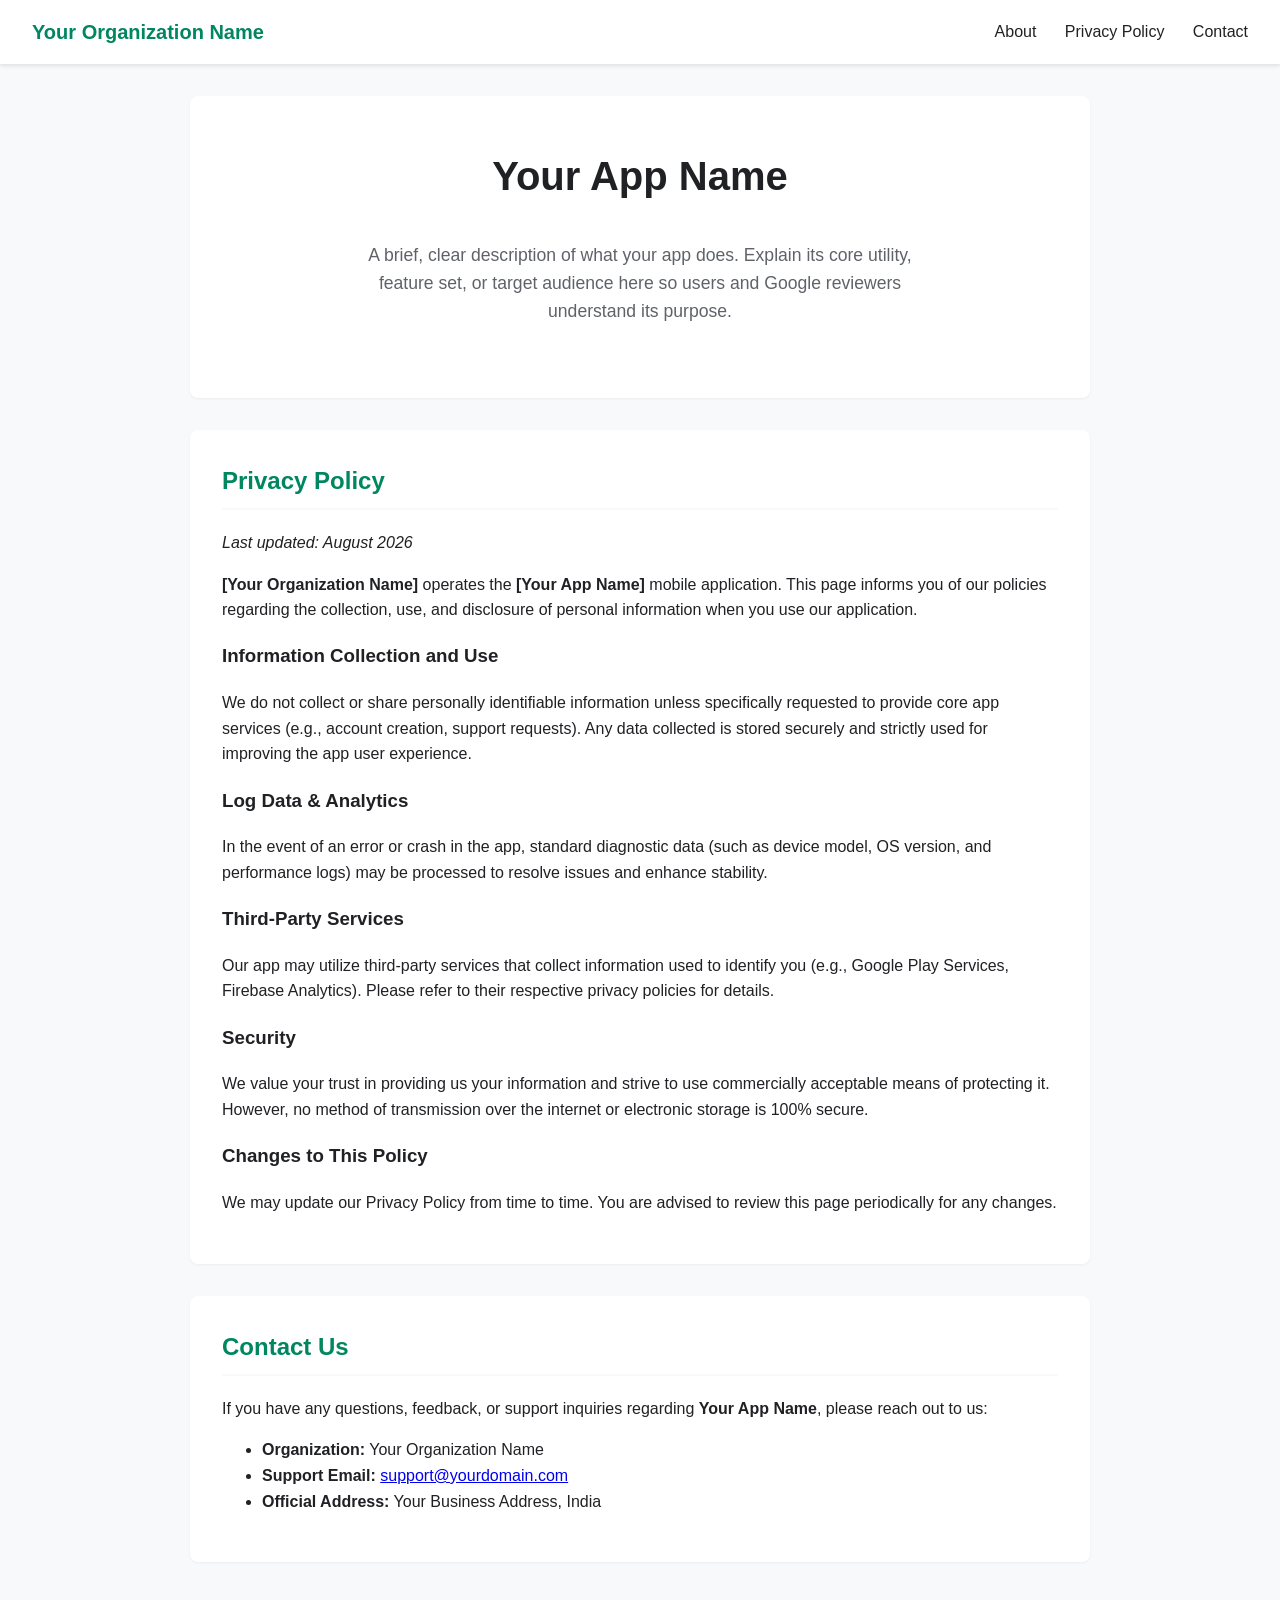
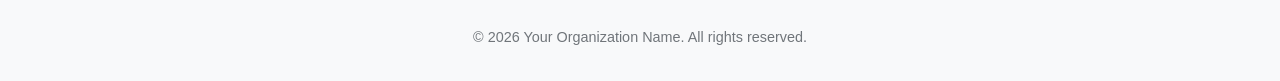
==== index.html @ d1086d2a "Create index.html" ====
<!DOCTYPE html>
<html lang="en">
<head>
    <meta charset="UTF-8">
    <meta name="viewport" content="width=device-width, initial-scale=1.0">
    <title>Your App Name - Official Site</title>
    <style>
        :root {
            --primary-color: #01875f; /* Google Play green */
            --bg-color: #f8f9fa;
            --text-color: #202124;
            --card-bg: #ffffff;
        }

        body {
            font-family: -apple-system, BlinkMacSystemFont, "Segoe UI", Roboto, Helvetica, Arial, sans-serif;
            line-height: 1.6;
            color: var(--text-color);
            background-color: var(--bg-color);
            margin: 0;
            padding: 0;
        }

        nav {
            background-color: var(--card-bg);
            padding: 1rem 2rem;
            box-shadow: 0 2px 4px rgba(0,0,0,0.1);
            display: flex;
            justify-content: space-between;
            align-items: center;
        }

        nav .brand {
            font-size: 1.25rem;
            font-weight: bold;
            color: var(--primary-color);
        }

        nav a {
            color: var(--text-color);
            text-decoration: none;
            margin-left: 1.5rem;
            font-weight: 500;
        }

        nav a:hover {
            color: var(--primary-color);
        }

        .container {
            max-width: 900px;
            margin: 2rem auto;
            padding: 0 1.5rem;
        }

        .hero {
            background-color: var(--card-bg);
            padding: 3rem 2rem;
            border-radius: 8px;
            text-align: center;
            box-shadow: 0 1px 3px rgba(0,0,0,0.05);
            margin-bottom: 2rem;
        }

        .hero h1 {
            margin-top: 0;
            font-size: 2.5rem;
        }

        .hero p {
            font-size: 1.1rem;
            color: #5f6368;
            max-width: 600px;
            margin: 0 auto 1.5rem;
        }

        .section {
            background-color: var(--card-bg);
            padding: 2rem;
            border-radius: 8px;
            box-shadow: 0 1px 3px rgba(0,0,0,0.05);
            margin-bottom: 2rem;
        }

        .section h2 {
            border-bottom: 2px solid var(--bg-color);
            padding-bottom: 0.5rem;
            margin-top: 0;
            color: var(--primary-color);
        }

        footer {
            text-align: center;
            padding: 2rem;
            color: #70757a;
            font-size: 0.9rem;
        }
    </style>
</head>
<body>

    <!-- Header Navigation -->
    <nav>
        <div class="brand">Your Organization Name</div>
        <div>
            <a href="#about">About</a>
            <a href="#privacy">Privacy Policy</a>
            <a href="#contact">Contact</a>
        </div>
    </nav>

    <div class="container">
        <!-- Hero Section (App Info) -->
        <section id="about" class="hero">
            <h1>Your App Name</h1>
            <p>A brief, clear description of what your app does. Explain its core utility, feature set, or target audience here so users and Google reviewers understand its purpose.</p>
        </section>

        <!-- Privacy Policy Section -->
        <section id="privacy" class="section">
            <h2>Privacy Policy</h2>
            <p><em>Last updated: August 2026</em></p>
            
            <p><strong>[Your Organization Name]</strong> operates the <strong>[Your App Name]</strong> mobile application. This page informs you of our policies regarding the collection, use, and disclosure of personal information when you use our application.</p>

            <h3>Information Collection and Use</h3>
            <p>We do not collect or share personally identifiable information unless specifically requested to provide core app services (e.g., account creation, support requests). Any data collected is stored securely and strictly used for improving the app user experience.</p>

            <h3>Log Data & Analytics</h3>
            <p>In the event of an error or crash in the app, standard diagnostic data (such as device model, OS version, and performance logs) may be processed to resolve issues and enhance stability.</p>

            <h3>Third-Party Services</h3>
            <p>Our app may utilize third-party services that collect information used to identify you (e.g., Google Play Services, Firebase Analytics). Please refer to their respective privacy policies for details.</p>

            <h3>Security</h3>
            <p>We value your trust in providing us your information and strive to use commercially acceptable means of protecting it. However, no method of transmission over the internet or electronic storage is 100% secure.</p>

            <h3>Changes to This Policy</h3>
            <p>We may update our Privacy Policy from time to time. You are advised to review this page periodically for any changes.</p>
        </section>

        <!-- Contact Section -->
        <section id="contact" class="section">
            <h2>Contact Us</h2>
            <p>If you have any questions, feedback, or support inquiries regarding <strong>Your App Name</strong>, please reach out to us:</p>
            <ul>
                <li><strong>Organization:</strong> Your Organization Name</li>
                <li><strong>Support Email:</strong> <a href="mailto:support@yourdomain.com">support@yourdomain.com</a></li>
                <li><strong>Official Address:</strong> Your Business Address, India</li>
            </ul>
        </section>
    </div>

    <footer>
        &copy; 2026 Your Organization Name. All rights reserved.
    </footer>

</body>
</html>
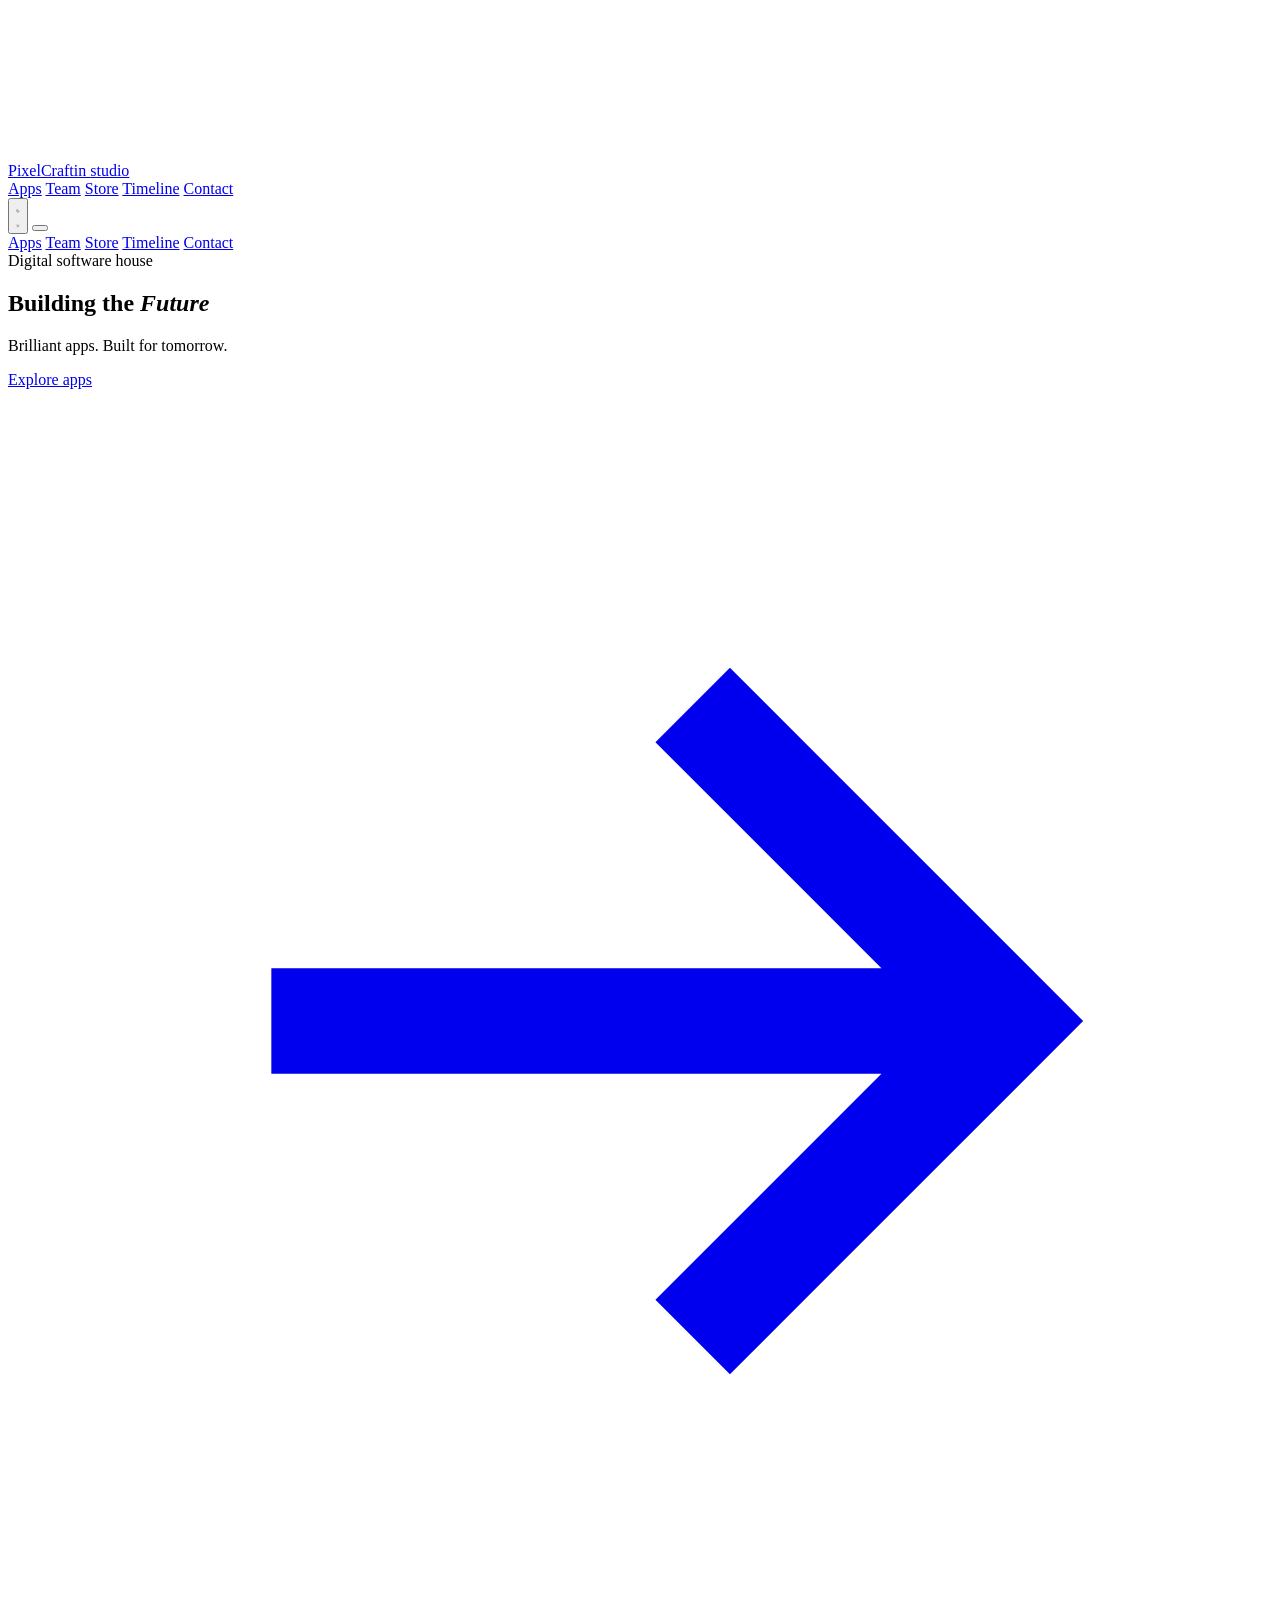
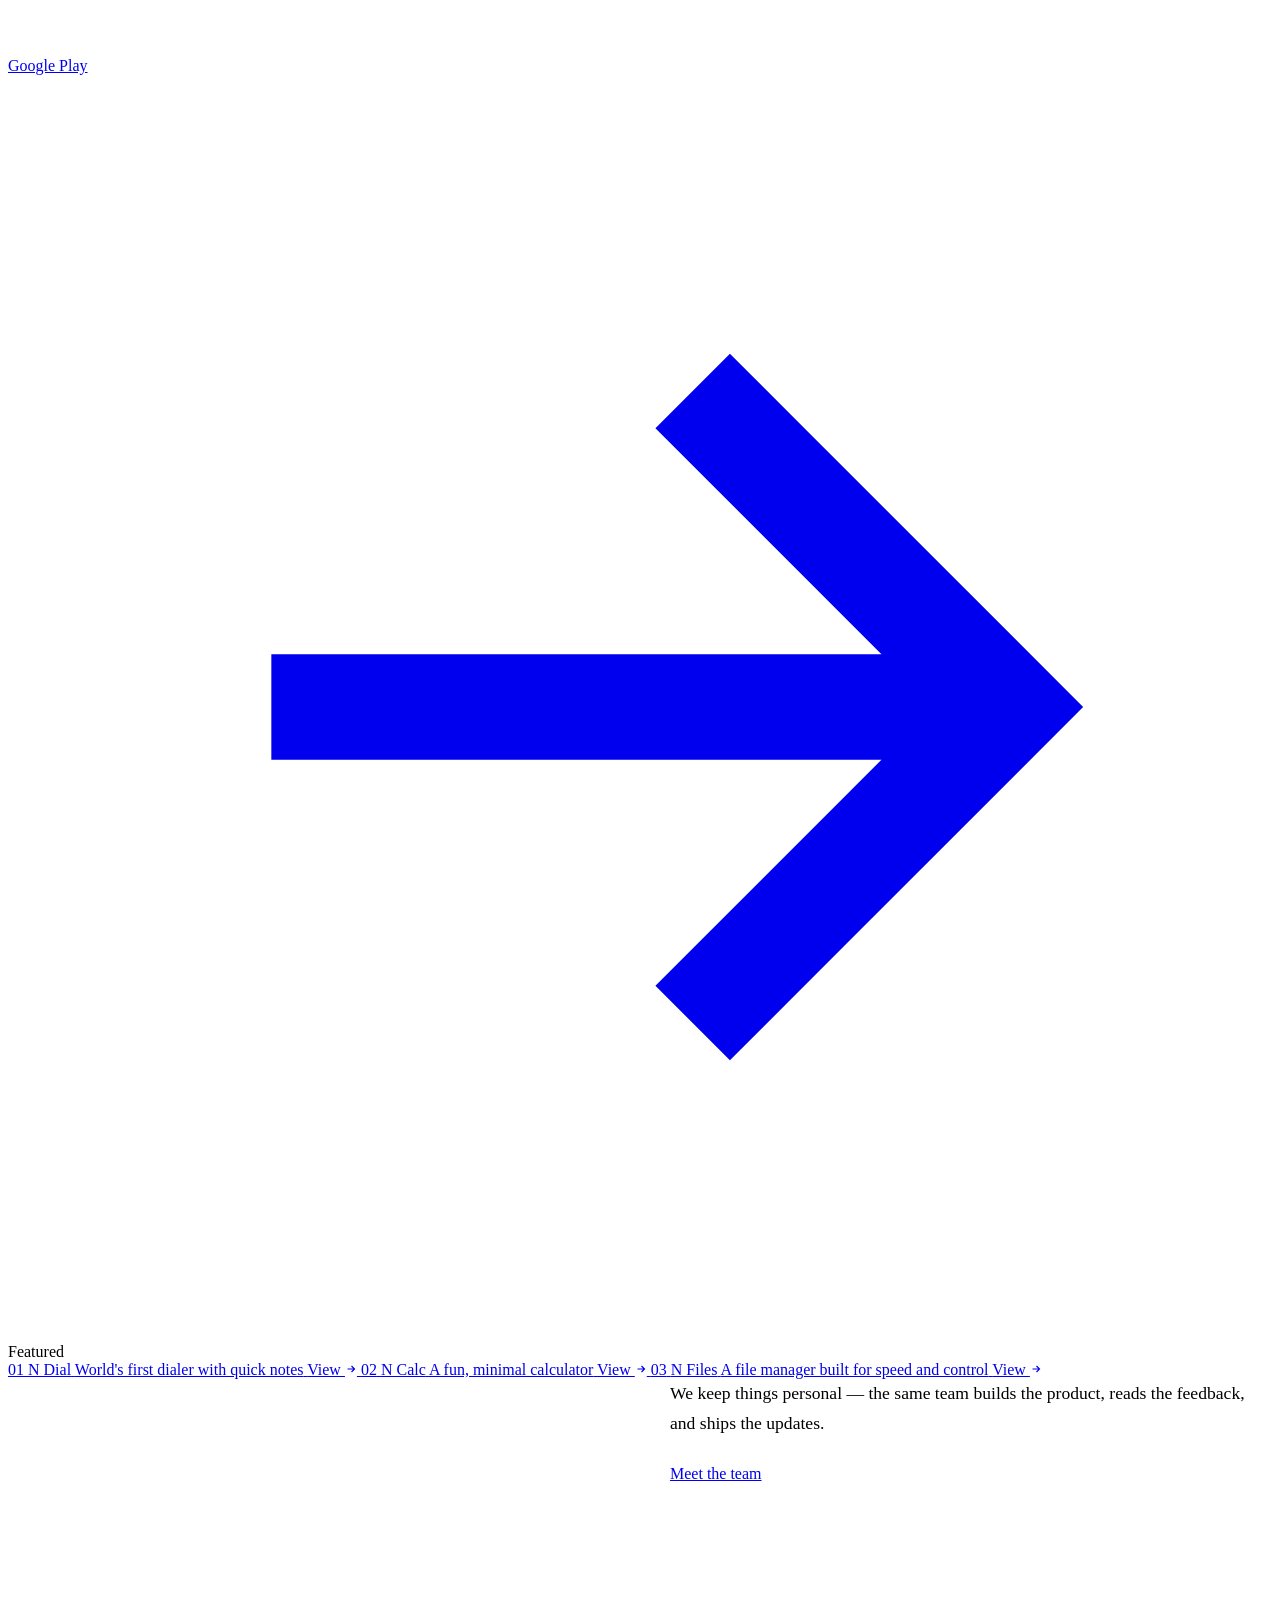
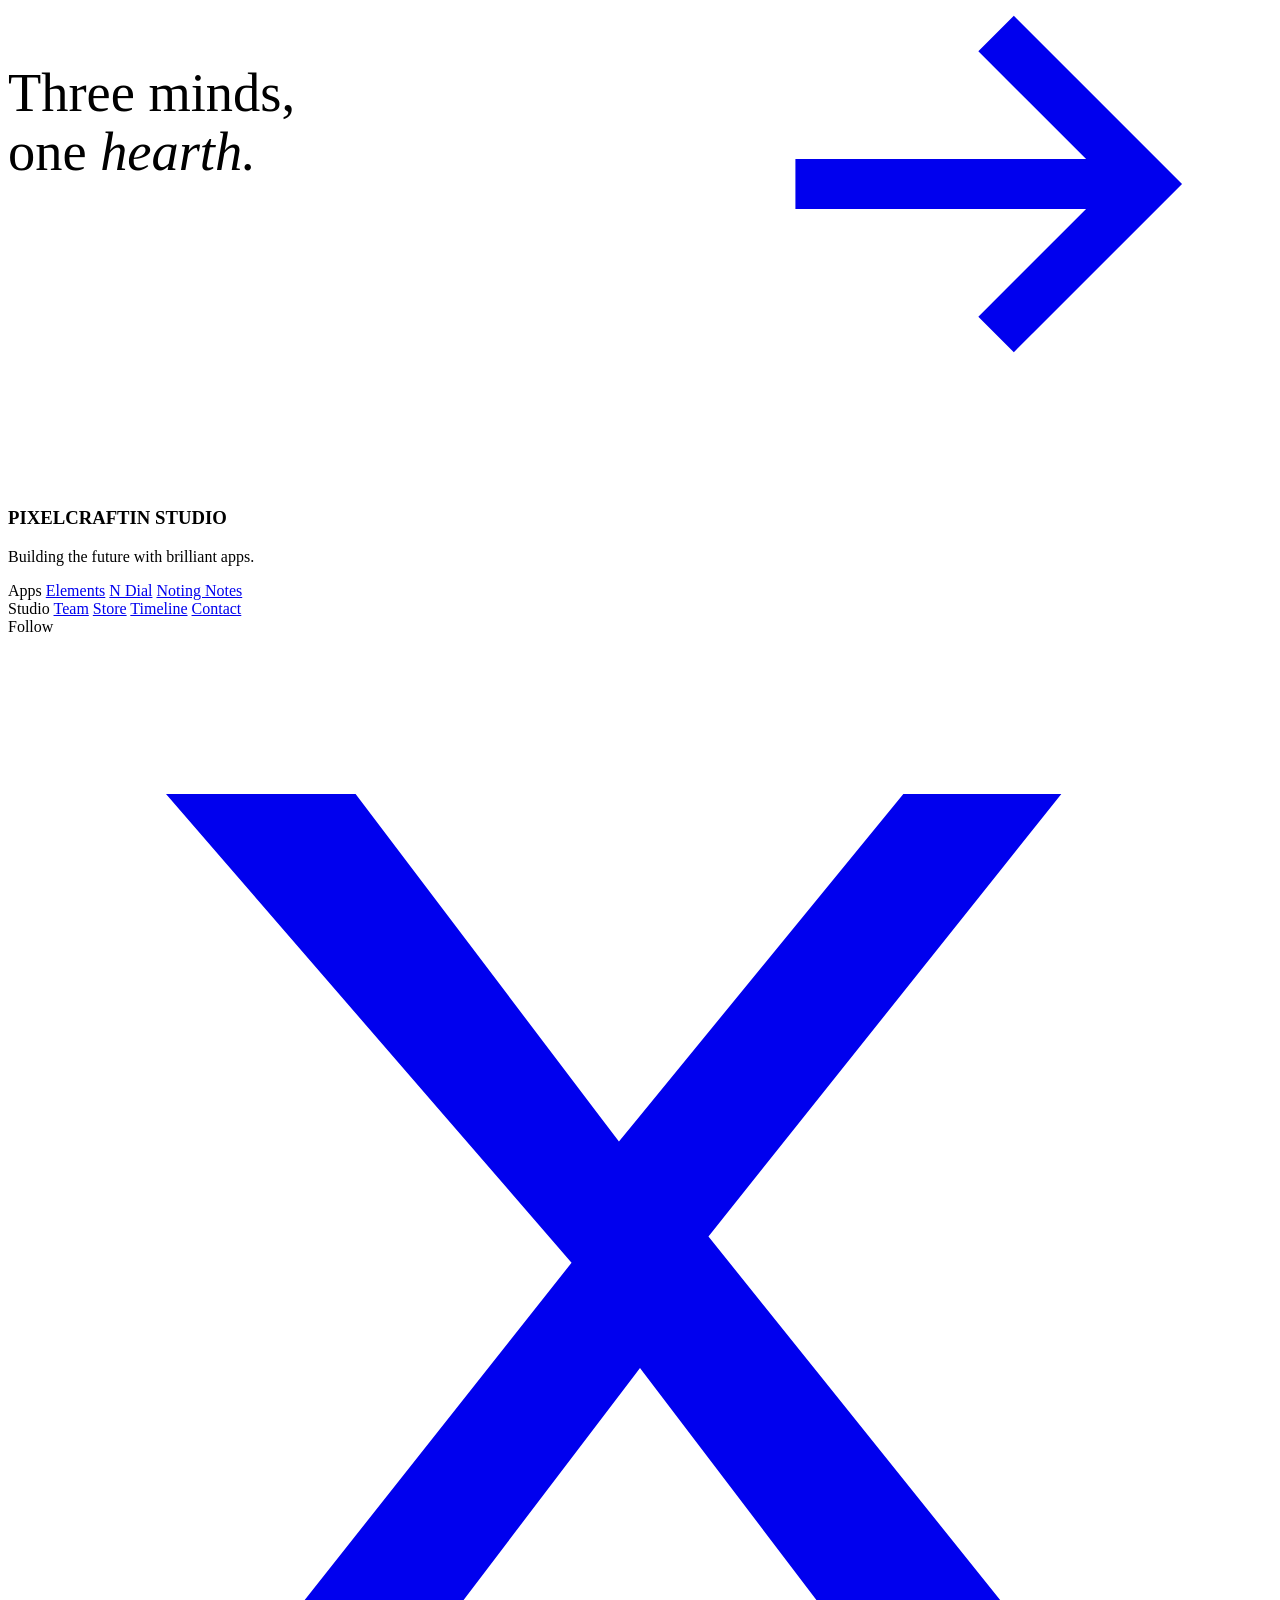
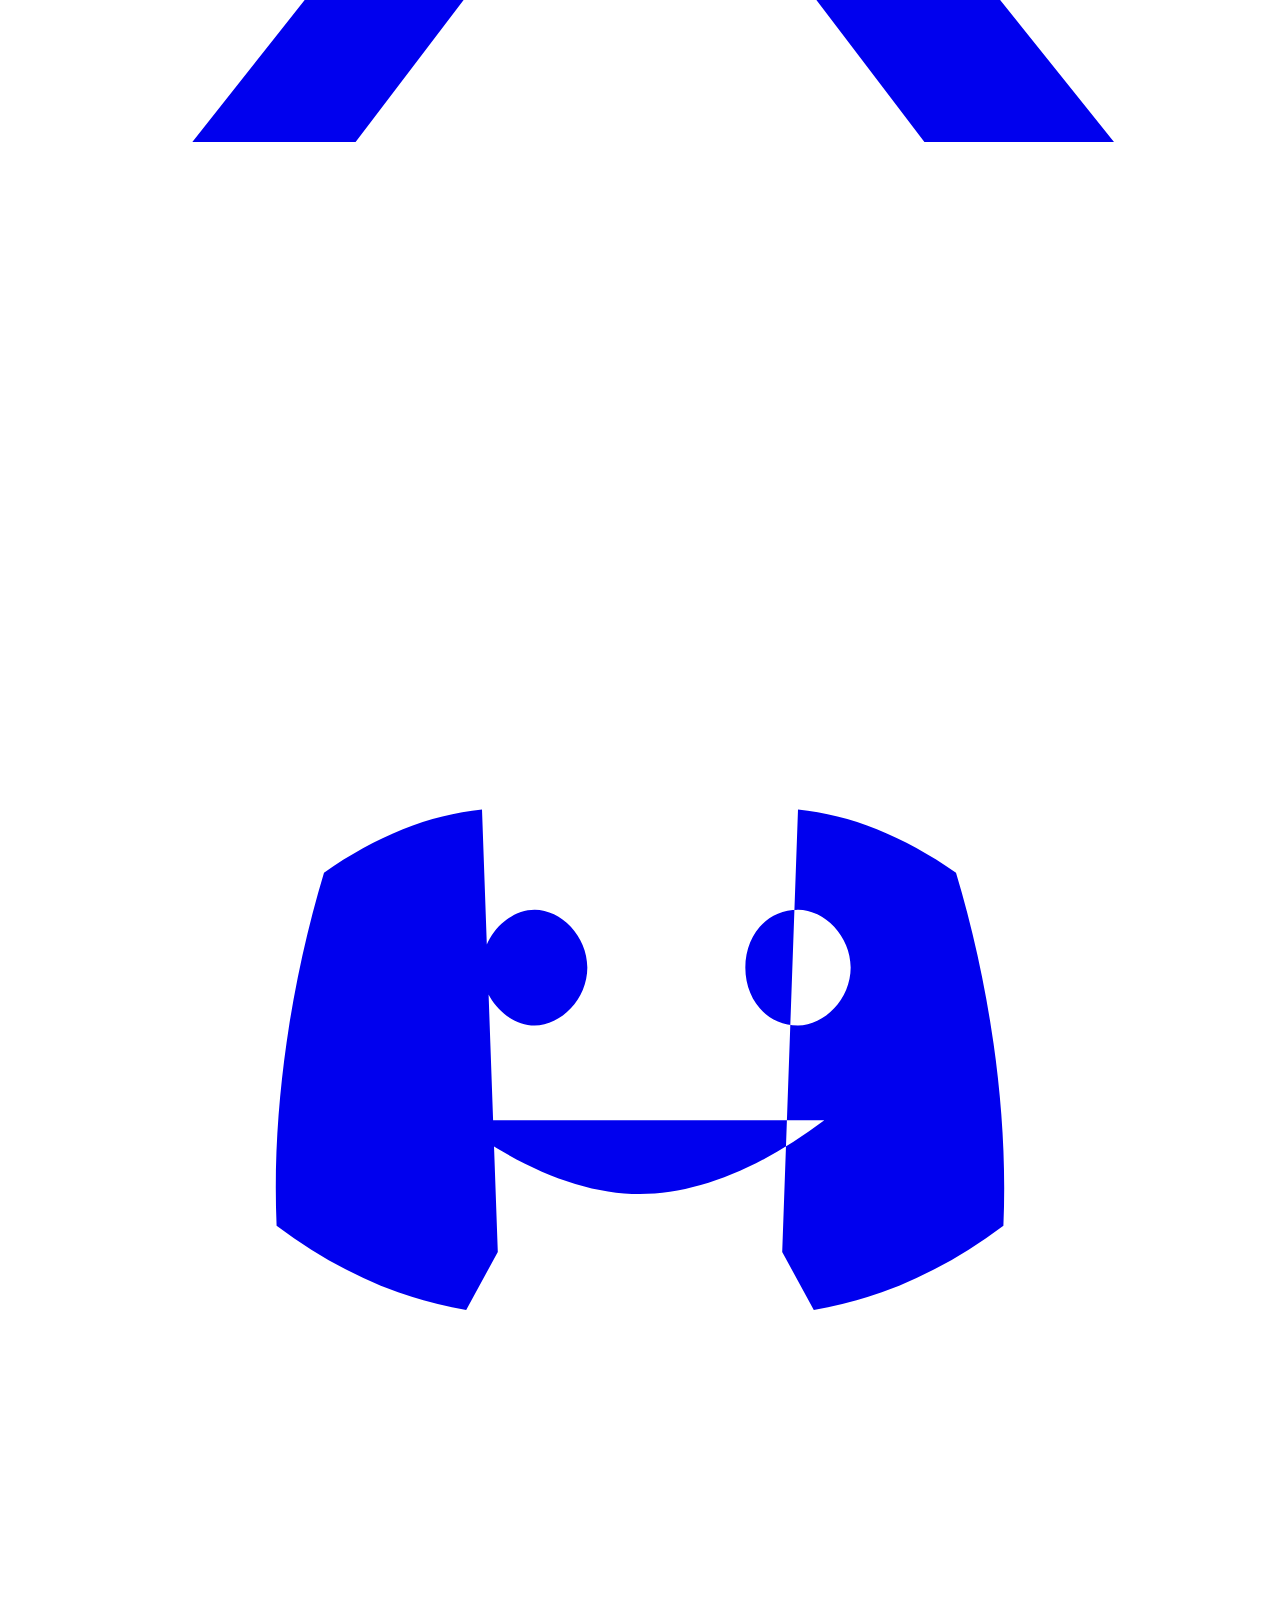
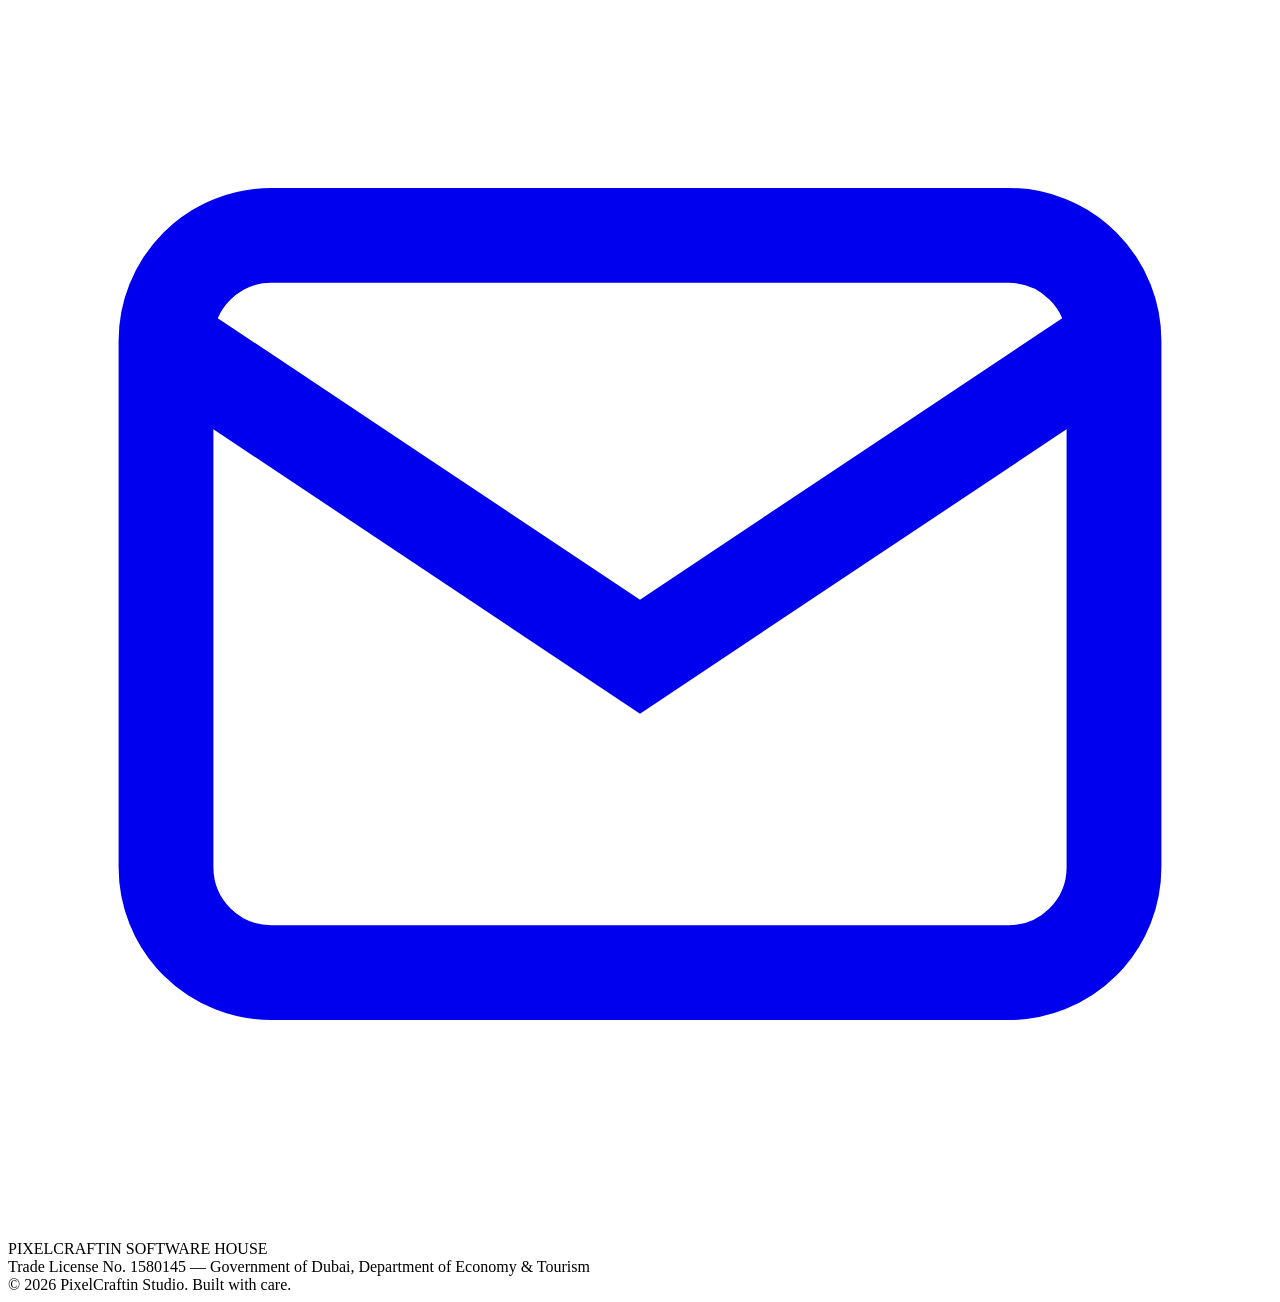
==== commit 7bcfdd62: "Add files via upload" ====
--- a/index.html
+++ b/index.html
@@ -1,159 +1,142 @@
 <!DOCTYPE html>
-<html lang="en">
+<html lang="en" data-theme="dark">
 <head>
-    <meta charset="UTF-8">
-    <meta name="viewport" content="width=device-width, initial-scale=1.0">
-    <title>Your App Name - Official Site</title>
-    <style>
-        :root {
-            --primary-color: #01875f; /* Google Play green */
-            --bg-color: #f8f9fa;
-            --text-color: #202124;
-            --card-bg: #ffffff;
-        }
-
-        body {
-            font-family: -apple-system, BlinkMacSystemFont, "Segoe UI", Roboto, Helvetica, Arial, sans-serif;
-            line-height: 1.6;
-            color: var(--text-color);
-            background-color: var(--bg-color);
-            margin: 0;
-            padding: 0;
-        }
-
-        nav {
-            background-color: var(--card-bg);
-            padding: 1rem 2rem;
-            box-shadow: 0 2px 4px rgba(0,0,0,0.1);
-            display: flex;
-            justify-content: space-between;
-            align-items: center;
-        }
-
-        nav .brand {
-            font-size: 1.25rem;
-            font-weight: bold;
-            color: var(--primary-color);
-        }
-
-        nav a {
-            color: var(--text-color);
-            text-decoration: none;
-            margin-left: 1.5rem;
-            font-weight: 500;
-        }
-
-        nav a:hover {
-            color: var(--primary-color);
-        }
-
-        .container {
-            max-width: 900px;
-            margin: 2rem auto;
-            padding: 0 1.5rem;
-        }
-
-        .hero {
-            background-color: var(--card-bg);
-            padding: 3rem 2rem;
-            border-radius: 8px;
-            text-align: center;
-            box-shadow: 0 1px 3px rgba(0,0,0,0.05);
-            margin-bottom: 2rem;
-        }
-
-        .hero h1 {
-            margin-top: 0;
-            font-size: 2.5rem;
-        }
-
-        .hero p {
-            font-size: 1.1rem;
-            color: #5f6368;
-            max-width: 600px;
-            margin: 0 auto 1.5rem;
-        }
-
-        .section {
-            background-color: var(--card-bg);
-            padding: 2rem;
-            border-radius: 8px;
-            box-shadow: 0 1px 3px rgba(0,0,0,0.05);
-            margin-bottom: 2rem;
-        }
-
-        .section h2 {
-            border-bottom: 2px solid var(--bg-color);
-            padding-bottom: 0.5rem;
-            margin-top: 0;
-            color: var(--primary-color);
-        }
-
-        footer {
-            text-align: center;
-            padding: 2rem;
-            color: #70757a;
-            font-size: 0.9rem;
-        }
-    </style>
+<meta charset="UTF-8">
+<meta name="viewport" content="width=device-width, initial-scale=1.0">
+<title>PixelCraftin Studio — Building the Future</title>
+<meta name="description" content="Brilliant apps, built for tomorrow. PixelCraftin Studio is a digital software house making N Dial, N Files, N Calc and more.">
+<link rel="icon" href="data:,">
+<link rel="stylesheet" href="css/style.css">
 </head>
 <body>
+<canvas id="starfield"></canvas>
 
-    <!-- Header Navigation -->
-    <nav>
-        <div class="brand">Your Organization Name</div>
-        <div>
-            <a href="#about">About</a>
-            <a href="#privacy">Privacy Policy</a>
-            <a href="#contact">Contact</a>
+<header class="site-header">
+  <div class="capsule">
+    <a href="index.html" class="brand">PixelCraftin <span>studio</span></a>
+    <nav class="nav-links" data-nav>
+      <a href="apps.html">Apps</a>
+      <a href="team.html">Team</a>
+      <a href="store.html">Store</a>
+      <a href="timeline.html">Timeline</a>
+      <a href="contact.html">Contact</a>
+    </nav>
+    <div class="header-actions">
+      <button class="theme-toggle" data-theme-toggle aria-label="Toggle color theme">
+        <svg class="moon-icon" viewBox="0 0 24 24" fill="none" stroke="currentColor" stroke-width="1.8"><path d="M21 12.8A9 9 0 1 1 11.2 3 7 7 0 0 0 21 12.8Z"/></svg>
+        <svg class="sun-icon" viewBox="0 0 24 24" fill="none" stroke="currentColor" stroke-width="1.8"><circle cx="12" cy="12" r="4.2"/><path d="M12 2.5v2.4M12 19.1v2.4M4.2 4.2l1.7 1.7M18.1 18.1l1.7 1.7M2.5 12h2.4M19.1 12h2.4M4.2 19.8l1.7-1.7M18.1 5.9l1.7-1.7"/></svg>
+      </button>
+      <button class="menu-btn" data-menu-toggle aria-label="Open menu" aria-expanded="false">
+        <span></span><span></span><span></span>
+      </button>
+    </div>
+  </div>
+</header>
+<nav class="mobile-panel" data-mobile-panel data-nav>
+  <a href="apps.html">Apps</a>
+  <a href="team.html">Team</a>
+  <a href="store.html">Store</a>
+  <a href="timeline.html">Timeline</a>
+  <a href="contact.html">Contact</a>
+</nav>
+
+<main class="page">
+
+  <section class="hero wrap">
+    <span class="eyebrow">Digital software house</span>
+    <h1>Building the <em>Future</em></h1>
+    <p class="sub">Brilliant apps. Built for tomorrow.</p>
+    <div class="hero-actions">
+      <a class="btn btn-primary" href="apps.html">Explore apps
+        <svg viewBox="0 0 24 24" fill="none" stroke="currentColor" stroke-width="2"><path d="M5 12h14M13 6l6 6-6 6"/></svg>
+      </a>
+      <a class="btn btn-ghost" href="https://play.google.com/store/apps/dev?id=PixelCraftin+Studios" target="_blank" rel="noopener">Google Play
+        <svg viewBox="0 0 24 24" fill="none" stroke="currentColor" stroke-width="2"><path d="M5 12h14M13 6l6 6-6 6"/></svg>
+      </a>
+    </div>
+  </section>
+
+  <section class="wrap">
+    <div class="eyebrow rule">Featured</div>
+    <div class="app-rows">
+      <a class="app-row" href="apps.html#n-dial">
+        <span class="num">01</span>
+        <span class="name">N Dial</span>
+        <span class="desc">World's first dialer with quick notes</span>
+        <span class="view">View <svg viewBox="0 0 24 24" width="12" height="12" fill="none" stroke="currentColor" stroke-width="2.4"><path d="M5 12h14M13 6l6 6-6 6"/></svg></span>
+      </a>
+      <a class="app-row" href="apps.html#n-calc">
+        <span class="num">02</span>
+        <span class="name">N Calc</span>
+        <span class="desc">A fun, minimal calculator</span>
+        <span class="view">View <svg viewBox="0 0 24 24" width="12" height="12" fill="none" stroke="currentColor" stroke-width="2.4"><path d="M5 12h14M13 6l6 6-6 6"/></svg></span>
+      </a>
+      <a class="app-row" href="apps.html#n-files">
+        <span class="num">03</span>
+        <span class="name">N Files</span>
+        <span class="desc">A file manager built for speed and control</span>
+        <span class="view">View <svg viewBox="0 0 24 24" width="12" height="12" fill="none" stroke="currentColor" stroke-width="2.4"><path d="M5 12h14M13 6l6 6-6 6"/></svg></span>
+      </a>
+    </div>
+  </section>
+
+  <section class="wrap">
+    <div style="display:grid; grid-template-columns: 1fr 1fr; gap: 60px; align-items:center;">
+      <div>
+        <h2 style="font-family:var(--font-display); font-weight:400; font-size:clamp(2.2rem,4.4vw,3.4rem); line-height:1.08; margin:0 0 22px;">Three minds,<br>one <em style="font-style:italic; color:var(--accent-strong);">hearth.</em></h2>
+      </div>
+      <div>
+        <p style="color:var(--text-muted); font-size:1.1rem; line-height:1.7; margin:0 0 26px;">We keep things personal — the same team builds the product, reads the feedback, and ships the updates.</p>
+        <a class="btn btn-ghost" href="team.html">Meet the team
+          <svg viewBox="0 0 24 24" fill="none" stroke="currentColor" stroke-width="2"><path d="M5 12h14M13 6l6 6-6 6"/></svg>
+        </a>
+      </div>
+    </div>
+  </section>
+
+</main>
+
+<footer>
+  <div class="wrap">
+    <div class="footer-top">
+      <div class="footer-brand">
+        <h3>PIXELCRAFTIN STUDIO</h3>
+        <p>Building the future with brilliant apps.</p>
+      </div>
+      <div class="footer-cols">
+        <div class="footer-col">
+          <span class="h">Apps</span>
+          <a href="apps.html#elements">Elements</a>
+          <a href="apps.html#n-dial">N Dial</a>
+          <a href="apps.html#noting-notes">Noting Notes</a>
         </div>
-    </nav>
+        <div class="footer-col">
+          <span class="h">Studio</span>
+          <a href="team.html">Team</a>
+          <a href="store.html">Store</a>
+          <a href="timeline.html">Timeline</a>
+          <a href="contact.html">Contact</a>
+        </div>
+        <div class="footer-col">
+          <span class="h">Follow</span>
+          <div class="footer-social">
+            <a href="https://twitter.com/AliFakhruddin13" target="_blank" rel="noopener" aria-label="X / Twitter"><svg viewBox="0 0 24 24" fill="currentColor"><path d="M3 3h3.6l5 6.6L17 3h3l-6.7 8.4L21 21h-3.6l-5.4-7.1L6.6 21H3.5l7.2-9.1L3 3Z"/></svg></a>
+            <a href="#" aria-label="Discord"><svg viewBox="0 0 24 24" fill="currentColor"><path d="M8.5 15.5c1.2.9 2.4 1.4 3.5 1.4s2.3-.5 3.5-1.4M15 9.6c1 .1 2 .5 3 1.2.6 2 1 4.4.9 6.7-1.2.9-2.4 1.4-3.6 1.6l-.6-1.1M9 9.6c-1 .1-2 .5-3 1.2-.6 2-1 4.4-.9 6.7 1.2.9 2.4 1.4 3.6 1.6l.6-1.1M9 12.6c0 .6.5 1.1 1 1.1s1-.5 1-1.1-.5-1.1-1-1.1-1 .5-1 1.1Zm5 0c0 .6.4 1.1 1 1.1.5 0 1-.5 1-1.1s-.5-1.1-1-1.1c-.6 0-1 .5-1 1.1Z"/></svg></a>
+            <a href="mailto:pixelcraftinstudio@gmail.com" aria-label="Email"><svg viewBox="0 0 24 24" fill="none" stroke="currentColor" stroke-width="1.8"><rect x="3" y="5" width="18" height="14" rx="2"/><path d="m3 7 9 6 9-6"/></svg></a>
+          </div>
+        </div>
+      </div>
+    </div>
+    <div class="footer-bottom">
+      <div>
+        <div>PIXELCRAFTIN SOFTWARE HOUSE</div>
+        <div class="footer-legal">Trade License No. 1580145 — Government of Dubai, Department of Economy &amp; Tourism</div>
+      </div>
+      <div>© 2026 PixelCraftin Studio. Built with care.</div>
+    </div>
+  </div>
+</footer>
 
-    <div class="container">
-        <!-- Hero Section (App Info) -->
-        <section id="about" class="hero">
-            <h1>Your App Name</h1>
-            <p>A brief, clear description of what your app does. Explain its core utility, feature set, or target audience here so users and Google reviewers understand its purpose.</p>
-        </section>
-
-        <!-- Privacy Policy Section -->
-        <section id="privacy" class="section">
-            <h2>Privacy Policy</h2>
-            <p><em>Last updated: August 2026</em></p>
-            
-            <p><strong>[Your Organization Name]</strong> operates the <strong>[Your App Name]</strong> mobile application. This page informs you of our policies regarding the collection, use, and disclosure of personal information when you use our application.</p>
-
-            <h3>Information Collection and Use</h3>
-            <p>We do not collect or share personally identifiable information unless specifically requested to provide core app services (e.g., account creation, support requests). Any data collected is stored securely and strictly used for improving the app user experience.</p>
-
-            <h3>Log Data & Analytics</h3>
-            <p>In the event of an error or crash in the app, standard diagnostic data (such as device model, OS version, and performance logs) may be processed to resolve issues and enhance stability.</p>
-
-            <h3>Third-Party Services</h3>
-            <p>Our app may utilize third-party services that collect information used to identify you (e.g., Google Play Services, Firebase Analytics). Please refer to their respective privacy policies for details.</p>
-
-            <h3>Security</h3>
-            <p>We value your trust in providing us your information and strive to use commercially acceptable means of protecting it. However, no method of transmission over the internet or electronic storage is 100% secure.</p>
-
-            <h3>Changes to This Policy</h3>
-            <p>We may update our Privacy Policy from time to time. You are advised to review this page periodically for any changes.</p>
-        </section>
-
-        <!-- Contact Section -->
-        <section id="contact" class="section">
-            <h2>Contact Us</h2>
-            <p>If you have any questions, feedback, or support inquiries regarding <strong>Your App Name</strong>, please reach out to us:</p>
-            <ul>
-                <li><strong>Organization:</strong> Your Organization Name</li>
-                <li><strong>Support Email:</strong> <a href="mailto:support@yourdomain.com">support@yourdomain.com</a></li>
-                <li><strong>Official Address:</strong> Your Business Address, India</li>
-            </ul>
-        </section>
-    </div>
-
-    <footer>
-        &copy; 2026 Your Organization Name. All rights reserved.
-    </footer>
-
+<script src="js/script.js"></script>
 </body>
 </html>
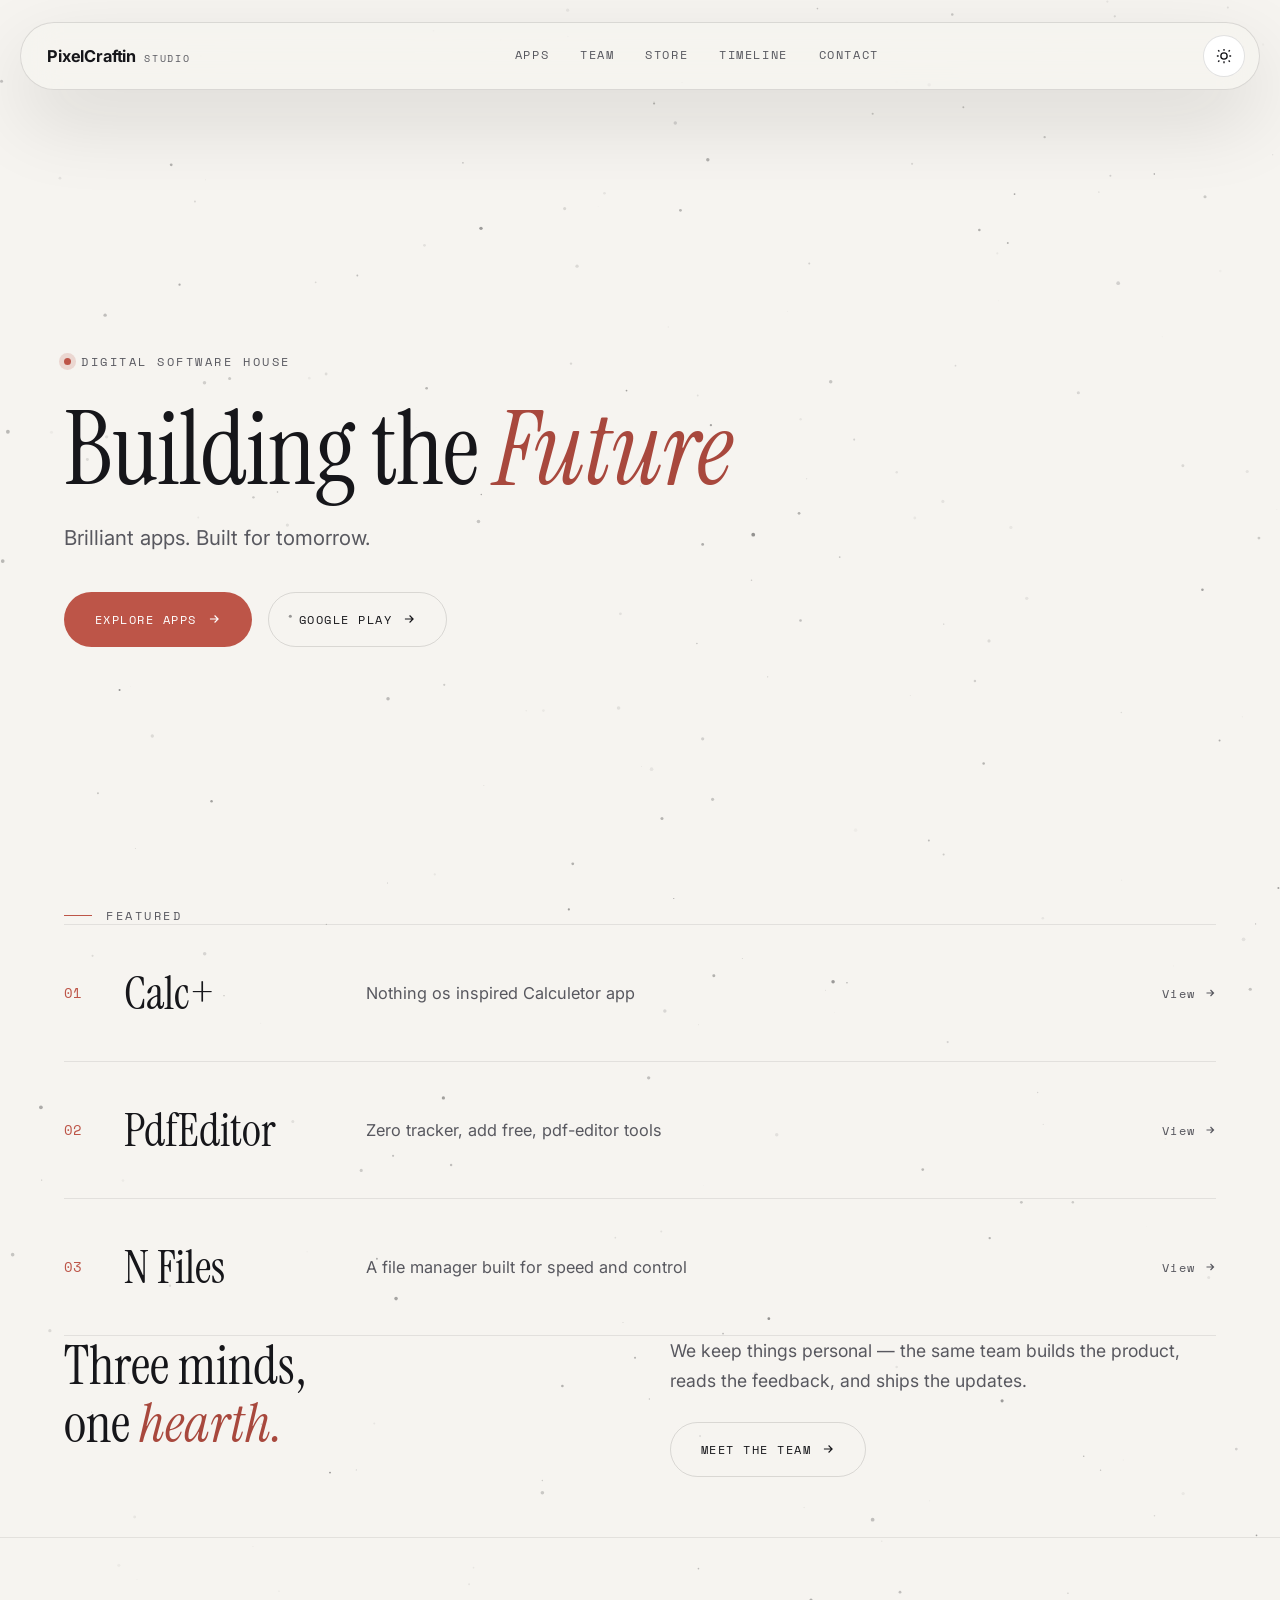
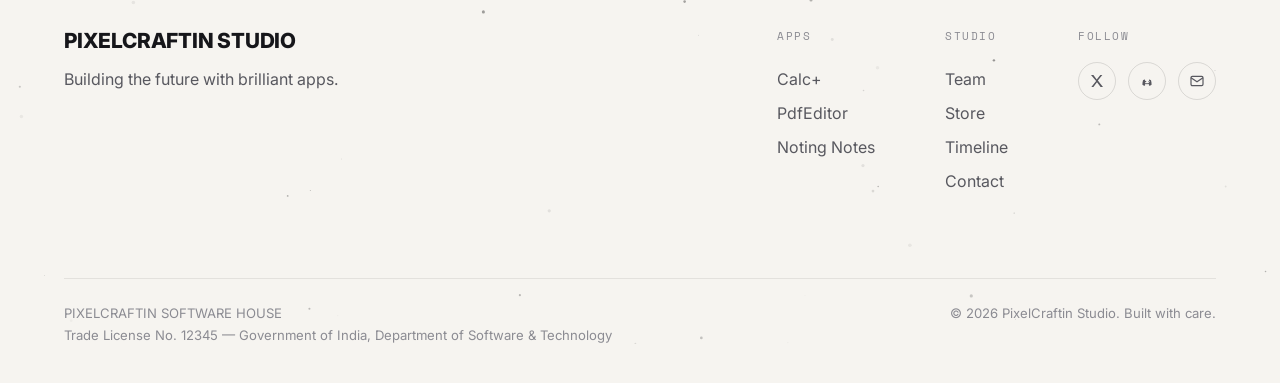
==== commit 586d552e: "Update index.html" ====
--- a/index.html
+++ b/index.html
@@ -61,14 +61,14 @@
     <div class="app-rows">
       <a class="app-row" href="apps.html#n-dial">
         <span class="num">01</span>
-        <span class="name">N Dial</span>
-        <span class="desc">World's first dialer with quick notes</span>
+        <span class="name">Calc+</span>
+        <span class="desc">Nothing os inspired Calculetor app</span>
         <span class="view">View <svg viewBox="0 0 24 24" width="12" height="12" fill="none" stroke="currentColor" stroke-width="2.4"><path d="M5 12h14M13 6l6 6-6 6"/></svg></span>
       </a>
       <a class="app-row" href="apps.html#n-calc">
         <span class="num">02</span>
-        <span class="name">N Calc</span>
-        <span class="desc">A fun, minimal calculator</span>
+        <span class="name">PdfEditor</span>
+        <span class="desc">Zero tracker, add free, pdf-editor tools</span>
         <span class="view">View <svg viewBox="0 0 24 24" width="12" height="12" fill="none" stroke="currentColor" stroke-width="2.4"><path d="M5 12h14M13 6l6 6-6 6"/></svg></span>
       </a>
       <a class="app-row" href="apps.html#n-files">
@@ -106,8 +106,8 @@
       <div class="footer-cols">
         <div class="footer-col">
           <span class="h">Apps</span>
-          <a href="apps.html#elements">Elements</a>
-          <a href="apps.html#n-dial">N Dial</a>
+          <a href="apps.html#elements">Calc+</a>
+          <a href="apps.html#n-dial">PdfEditor</a>
           <a href="apps.html#noting-notes">Noting Notes</a>
         </div>
         <div class="footer-col">
@@ -130,7 +130,7 @@
     <div class="footer-bottom">
       <div>
         <div>PIXELCRAFTIN SOFTWARE HOUSE</div>
-        <div class="footer-legal">Trade License No. 1580145 — Government of Dubai, Department of Economy &amp; Tourism</div>
+        <div class="footer-legal">Trade License No. 12345 — Government of India, Department of Software &amp; Technology</div>
       </div>
       <div>© 2026 PixelCraftin Studio. Built with care.</div>
     </div>
--- a/css/style.css
+++ b/css/style.css
@@ -0,0 +1,561 @@
+/* ==========================================================================
+   PixelCraftin Studio — shared stylesheet
+   ========================================================================== */
+
+@import url('https://fonts.googleapis.com/css2?family=Instrument+Serif:ital@0;1&family=Inter:wght@400;500;600;700&family=Space+Mono:wght@400;700&display=swap');
+
+:root{
+  color-scheme: dark;
+  --bg: #0a0a0c;
+  --bg-raised: #101013;
+  --bg-card: rgba(255,255,255,0.03);
+  --border: rgba(255,255,255,0.12);
+  --border-soft: rgba(255,255,255,0.07);
+  --text: #f4f2ee;
+  --text-muted: #9a9aa1;
+  --text-faint: #616167;
+  --accent: #c4645a;
+  --accent-strong: #d97a6f;
+  --accent-contrast: #fff;
+  --star: rgba(255,255,255,0.85);
+  --nav-bg: rgba(10,10,12,0.6);
+  --shadow: 0 30px 80px rgba(0,0,0,0.45);
+  --radius-full: 999px;
+  --radius-lg: 22px;
+  --radius-md: 14px;
+  --ease: cubic-bezier(.16,.84,.44,1);
+
+  --font-display: 'Instrument Serif', Georgia, serif;
+  --font-body: 'Inter', -apple-system, BlinkMacSystemFont, sans-serif;
+  --font-mono: 'Space Mono', ui-monospace, monospace;
+}
+
+html[data-theme="light"]{
+  color-scheme: light;
+  --bg: #f6f4f0;
+  --bg-raised: #ffffff;
+  --bg-card: rgba(10,10,12,0.03);
+  --border: rgba(10,10,12,0.12);
+  --border-soft: rgba(10,10,12,0.08);
+  --text: #16161a;
+  --text-muted: #58585f;
+  --text-faint: #8b8b92;
+  --accent: #bd5548;
+  --accent-strong: #a8483d;
+  --accent-contrast: #fff;
+  --star: rgba(10,10,12,0.55);
+  --nav-bg: rgba(246,244,240,0.7);
+  --shadow: 0 30px 80px rgba(20,15,10,0.12);
+}
+
+*,*::before,*::after{ box-sizing: border-box; }
+html{ scroll-behavior: smooth; }
+body{
+  margin:0;
+  background: var(--bg);
+  color: var(--text);
+  font-family: var(--font-body);
+  -webkit-font-smoothing: antialiased;
+  overflow-x: hidden;
+  transition: background .3s var(--ease), color .3s var(--ease);
+}
+
+img,svg{ display:block; max-width:100%; }
+a{ color: inherit; text-decoration: none; }
+ul{ list-style:none; margin:0; padding:0; }
+button{ font-family: inherit; cursor:pointer; }
+
+::selection{ background: var(--accent); color: var(--accent-contrast); }
+
+@media (prefers-reduced-motion: reduce){
+  *{ animation-duration: .01ms !important; animation-iteration-count: 1 !important; transition-duration: .01ms !important; scroll-behavior: auto !important; }
+}
+
+/* ---------- Starfield ---------- */
+#starfield{
+  position: fixed;
+  inset: 0;
+  z-index: 0;
+  pointer-events: none;
+}
+
+/* ---------- Layout shell ---------- */
+.page{ position: relative; z-index: 1; min-height: 100vh; }
+.wrap{ max-width: 1360px; margin: 0 auto; padding: 0 clamp(24px, 5vw, 64px); }
+
+/* ---------- Capsule header ---------- */
+.site-header{
+  position: fixed;
+  top: 22px;
+  left: 0; right: 0;
+  z-index: 100;
+  display:flex;
+  justify-content:center;
+  padding: 0 20px;
+}
+.capsule{
+  width: 100%;
+  max-width: 1360px;
+  display:flex;
+  align-items:center;
+  justify-content:space-between;
+  gap: 24px;
+  padding: 12px 14px 12px 26px;
+  border-radius: var(--radius-full);
+  border: 1px solid var(--border);
+  background: var(--nav-bg);
+  backdrop-filter: blur(18px) saturate(140%);
+  -webkit-backdrop-filter: blur(18px) saturate(140%);
+  box-shadow: var(--shadow);
+}
+.brand{
+  display:flex; align-items:baseline; gap:8px;
+  font-family: var(--font-body);
+  font-weight: 700;
+  font-size: 1.02rem;
+  letter-spacing: -0.01em;
+  white-space: nowrap;
+}
+.brand span{
+  font-family: var(--font-mono);
+  font-weight: 400;
+  font-size: .62rem;
+  letter-spacing: .18em;
+  color: var(--text-muted);
+  text-transform: uppercase;
+}
+
+.nav-links{
+  display:flex;
+  align-items:center;
+  gap: clamp(18px, 2.4vw, 34px);
+}
+.nav-links a{
+  font-family: var(--font-mono);
+  font-size: .72rem;
+  letter-spacing: .14em;
+  text-transform: uppercase;
+  color: var(--text-muted);
+  position: relative;
+  padding-bottom: 4px;
+  transition: color .2s var(--ease);
+}
+.nav-links a:hover{ color: var(--text); }
+.nav-links a.active{ color: var(--text); }
+.nav-links a.active::after{
+  content:"";
+  position:absolute;
+  left:0; right:0; bottom:-6px;
+  height:2px;
+  background: var(--accent);
+  border-radius: 2px;
+}
+
+.header-actions{ display:flex; align-items:center; gap: 10px; }
+
+.theme-toggle{
+  width: 42px; height: 42px;
+  border-radius: 50%;
+  border: 1px solid var(--border);
+  background: var(--bg-raised);
+  display:flex; align-items:center; justify-content:center;
+  color: var(--text);
+  transition: transform .25s var(--ease), border-color .2s;
+  flex-shrink: 0;
+}
+.theme-toggle:hover{ border-color: var(--accent); transform: rotate(-14deg); }
+.theme-toggle svg{ width: 18px; height: 18px; }
+.theme-toggle .sun-icon{ display:none; }
+html[data-theme="light"] .theme-toggle .moon-icon{ display:none; }
+html[data-theme="light"] .theme-toggle .sun-icon{ display:block; }
+
+.menu-btn{
+  display:none;
+  width: 42px; height: 42px;
+  border-radius: 50%;
+  border: 1px solid var(--border);
+  background: var(--bg-raised);
+  align-items:center; justify-content:center;
+  flex-direction: column;
+  gap: 4px;
+}
+.menu-btn span{
+  display:block; width: 16px; height: 1.5px; background: var(--text);
+  transition: transform .25s var(--ease), opacity .2s;
+}
+.menu-btn.is-open span:nth-child(1){ transform: translateY(5.5px) rotate(45deg); }
+.menu-btn.is-open span:nth-child(2){ opacity: 0; }
+.menu-btn.is-open span:nth-child(3){ transform: translateY(-5.5px) rotate(-45deg); }
+
+.mobile-panel{
+  position: fixed;
+  top: 88px; left: 20px; right: 20px;
+  z-index: 99;
+  background: var(--nav-bg);
+  backdrop-filter: blur(18px);
+  -webkit-backdrop-filter: blur(18px);
+  border: 1px solid var(--border);
+  border-radius: var(--radius-lg);
+  box-shadow: var(--shadow);
+  padding: 10px;
+  display: none;
+  flex-direction: column;
+  opacity: 0;
+  transform: translateY(-8px);
+  transition: opacity .22s var(--ease), transform .22s var(--ease);
+}
+.mobile-panel.is-open{ display:flex; opacity:1; transform: translateY(0); }
+.mobile-panel a{
+  padding: 14px 16px;
+  font-family: var(--font-mono);
+  font-size: .78rem;
+  letter-spacing: .12em;
+  text-transform: uppercase;
+  color: var(--text-muted);
+  border-radius: var(--radius-md);
+}
+.mobile-panel a.active, .mobile-panel a:hover{ color: var(--text); background: var(--bg-card); }
+
+/* ---------- Eyebrow ---------- */
+.eyebrow{
+  display:inline-flex; align-items:center; gap:10px;
+  font-family: var(--font-mono);
+  font-size: .72rem;
+  letter-spacing: .22em;
+  text-transform: uppercase;
+  color: var(--text-muted);
+}
+.eyebrow::before{
+  content:"";
+  width: 7px; height: 7px;
+  border-radius: 50%;
+  background: var(--accent);
+  box-shadow: 0 0 0 5px color-mix(in srgb, var(--accent) 18%, transparent);
+}
+.eyebrow.rule{ gap: 14px; }
+.eyebrow.rule::before{
+  content:"";
+  width: 28px; height: 1px;
+  border-radius: 0;
+  background: var(--accent);
+  box-shadow: none;
+}
+
+/* ---------- Hero ---------- */
+.hero{
+  padding-top: 220px;
+  padding-bottom: 120px;
+  min-height: 100vh;
+  display:flex;
+  flex-direction:column;
+  justify-content:center;
+}
+.hero h1{
+  font-family: var(--font-display);
+  font-weight: 400;
+  font-size: clamp(3rem, 8vw, 6.4rem);
+  line-height: 1.02;
+  letter-spacing: -0.01em;
+  margin: 28px 0 22px;
+}
+.hero h1 em{
+  font-style: italic;
+  color: var(--accent-strong);
+}
+.hero p.sub{
+  font-size: clamp(1.05rem, 1.6vw, 1.3rem);
+  color: var(--text-muted);
+  max-width: 640px;
+  margin: 0 0 42px;
+}
+.hero-actions{ display:flex; gap: 16px; flex-wrap: wrap; }
+
+/* ---------- Buttons ---------- */
+.btn{
+  display:inline-flex; align-items:center; gap:10px;
+  padding: 17px 30px;
+  border-radius: var(--radius-full);
+  font-family: var(--font-mono);
+  font-size: .78rem;
+  letter-spacing: .12em;
+  text-transform: uppercase;
+  white-space: nowrap;
+  transition: transform .2s var(--ease), background .2s, border-color .2s, opacity .2s;
+  border: 1px solid transparent;
+}
+.btn:active{ transform: scale(.97); }
+.btn-primary{
+  background: var(--accent);
+  color: #fff;
+}
+.btn-primary:hover{ background: var(--accent-strong); }
+.btn-ghost{
+  border-color: var(--border);
+  color: var(--text);
+  background: transparent;
+}
+.btn-ghost:hover{ border-color: var(--text-muted); }
+.btn svg{ width: 14px; height: 14px; }
+
+/* ---------- Section basics ---------- */
+section{ position: relative; padding: 120px 0; }
+.section-head{ margin-bottom: 64px; max-width: 760px; }
+.section-head h2{
+  font-family: var(--font-display);
+  font-weight: 400;
+  font-size: clamp(2.4rem, 5vw, 4rem);
+  margin: 22px 0 18px;
+  line-height: 1.05;
+}
+.section-head h2 em{ font-style: italic; color: var(--accent-strong); }
+.section-head p{ color: var(--text-muted); font-size: 1.08rem; max-width: 620px; }
+
+/* ---------- Featured app rows ---------- */
+.app-rows{ border-top: 1px solid var(--border-soft); }
+.app-row{
+  display:flex;
+  align-items:center;
+  gap: 32px;
+  padding: 38px 0;
+  border-bottom: 1px solid var(--border-soft);
+  transition: padding-left .25s var(--ease), background .25s var(--ease);
+}
+.app-row:hover{ padding-left: 14px; background: var(--bg-card); }
+.app-row .num{
+  font-family: var(--font-mono);
+  color: var(--accent);
+  font-size: .85rem;
+  min-width: 28px;
+}
+.app-row .name{
+  font-family: var(--font-display);
+  font-size: clamp(1.8rem, 3.6vw, 3rem);
+  font-weight: 400;
+  min-width: 210px;
+}
+.app-row .desc{
+  color: var(--text-muted);
+  flex: 1;
+  font-size: 1.02rem;
+}
+.app-row .view{
+  display:flex; align-items:center; gap:8px;
+  font-family: var(--font-mono);
+  font-size: .72rem;
+  letter-spacing: .14em;
+  color: var(--text-muted);
+  white-space: nowrap;
+  transition: color .2s, gap .2s;
+}
+.app-row:hover .view{ color: var(--text); gap: 12px; }
+
+/* ---------- App detail block ---------- */
+.app-detail{
+  display:grid;
+  grid-template-columns: minmax(280px, 460px) 1fr;
+  gap: 72px;
+  align-items:center;
+  padding: 100px 0;
+  border-bottom: 1px solid var(--border-soft);
+}
+.app-detail:last-of-type{ border-bottom: none; }
+.app-detail.reverse{ grid-template-columns: 1fr minmax(280px, 460px); }
+.app-detail.reverse .phone-stage{ order: 2; }
+.app-detail.reverse .app-copy{ order: 1; }
+
+.app-copy h3{
+  font-family: var(--font-display);
+  font-size: clamp(2.2rem, 4vw, 3.4rem);
+  font-weight: 400;
+  margin: 0 0 18px;
+}
+.app-copy .tagline{
+  font-family: var(--font-display);
+  font-style: italic;
+  font-size: 1.3rem;
+  color: var(--text-muted);
+  margin: 0 0 32px;
+  line-height: 1.4;
+}
+.feature-list{ margin: 0 0 38px; display:flex; flex-direction:column; gap: 16px; }
+.feature-list li{
+  display:flex; align-items:center; gap: 14px;
+  font-size: 1.05rem;
+}
+.feature-list li::before{
+  content:"";
+  width: 7px; height: 7px;
+  border-radius: 50%;
+  background: var(--accent);
+  flex-shrink:0;
+}
+
+/* ---------- Phone mockup ---------- */
+.phone-stage{ position: relative; height: 480px; display:flex; align-items:center; justify-content:center; }
+.phone{
+  position:absolute;
+  width: 232px; height: 462px;
+  border-radius: 34px;
+  border: 8px solid var(--bg-raised);
+  background: #0d0d10;
+  box-shadow: var(--shadow);
+  overflow: hidden;
+}
+html[data-theme="light"] .phone{ background: #16161a; }
+.phone.back{ transform: translate(-46px, 14px) rotate(-6deg); opacity:.7; filter: blur(.3px); }
+.phone.front{ transform: translate(30px, -10px) rotate(4deg); }
+.phone-screen{ padding: 18px 14px; color: #eee; font-size: .62rem; height: 100%; }
+.phone-screen .ph-title{ font-family: var(--font-display); font-size: 1rem; margin-bottom: 14px; color: #fff; }
+.phone-row{ display:flex; align-items:center; gap:8px; padding: 6px 0; border-bottom: 1px solid rgba(255,255,255,.06); }
+.phone-avatar{ width: 20px; height:20px; border-radius:50%; background: linear-gradient(135deg,var(--accent),#e0a89f); flex-shrink:0; }
+.phone-bar{ height: 6px; border-radius: 4px; background: rgba(255,255,255,.08); overflow:hidden; margin: 10px 0 16px; }
+.phone-bar i{ display:block; height:100%; width: 24%; background: var(--accent); }
+.phone-grid{ display:grid; grid-template-columns: repeat(3,1fr); gap:5px; }
+.phone-grid div{ aspect-ratio:1; border-radius:6px; background: linear-gradient(160deg,#3a3a40,#1b1b1f); }
+
+/* ---------- Team ---------- */
+.team-grid{
+  display:grid;
+  grid-template-columns: repeat(3, 1fr);
+  gap: 26px;
+}
+.team-card{
+  border-radius: var(--radius-lg);
+  border: 1px solid var(--accent);
+  overflow:hidden;
+  position: relative;
+  aspect-ratio: 3/4;
+  background: var(--bg-raised);
+}
+.team-card img{ width:100%; height:100%; object-fit: cover; }
+.team-card .meta{
+  position:absolute; left:0; right:0; bottom:0;
+  padding: 22px;
+  background: linear-gradient(to top, rgba(0,0,0,.85), transparent);
+  color: #fff;
+}
+.team-card .meta h3{ font-family: var(--font-display); font-weight:400; font-size:1.5rem; margin:0 0 4px; }
+.team-card .meta p{ font-family: var(--font-mono); font-size:.68rem; letter-spacing:.1em; text-transform:uppercase; color: rgba(255,255,255,.7); margin:0; }
+
+/* ---------- Store ---------- */
+.store-hero p{ color: var(--text-muted); font-size: 1.15rem; line-height: 1.7; max-width: 560px; margin: 24px 0 40px; }
+
+/* ---------- Timeline ---------- */
+.timeline{ position: relative; padding-left: 34px; }
+.timeline::before{
+  content:""; position:absolute; left:6px; top:6px; bottom:6px; width: 1px;
+  background: var(--border);
+}
+.t-item{ position:relative; padding-bottom: 56px; }
+.t-item:last-child{ padding-bottom:0; }
+.t-item::before{
+  content:""; position:absolute; left: -34px; top: 4px;
+  width: 13px; height:13px; border-radius:50%;
+  background: var(--bg); border: 2px solid var(--accent);
+}
+.t-item .t-date{ font-family: var(--font-mono); font-size:.72rem; letter-spacing:.14em; color: var(--accent); text-transform:uppercase; }
+.t-item h3{ font-family: var(--font-display); font-weight:400; font-size: 1.9rem; margin: 10px 0 10px; }
+.t-item p{ color: var(--text-muted); max-width: 560px; }
+
+/* ---------- Contact ---------- */
+.contact-grid{ display:grid; grid-template-columns: 1.3fr 1fr; gap: 60px; margin-top: 64px; }
+.field{ margin-bottom: 24px; }
+.field label{
+  display:block; font-family: var(--font-mono); font-size:.7rem; letter-spacing:.14em; text-transform:uppercase;
+  color: var(--text-muted); margin-bottom: 10px;
+}
+.field label .req{ color: var(--accent); }
+.field input, .field textarea{
+  width:100%;
+  background: var(--bg-card);
+  border: 1px solid var(--border);
+  border-radius: var(--radius-md);
+  padding: 16px 18px;
+  color: var(--text);
+  font-family: var(--font-body);
+  font-size: 1rem;
+  resize: vertical;
+}
+.field textarea{ min-height: 150px; }
+.field input:focus, .field textarea:focus{ outline: none; border-color: var(--accent); }
+.field input::placeholder, .field textarea::placeholder{ color: var(--text-faint); }
+.form-note{ font-size: .82rem; color: var(--text-faint); margin-top: 10px; }
+.form-status{ font-size: .9rem; margin: 16px 0 0; min-height: 1.2em; }
+.form-status.success{ color: #5fb488; }
+.form-status.error{ color: var(--accent-strong); }
+.btn:disabled{ opacity: .6; cursor: default; }
+
+.contact-cards{ display:flex; flex-direction:column; gap: 14px; }
+.contact-cards .label{ font-family: var(--font-mono); font-size:.7rem; letter-spacing:.14em; text-transform:uppercase; color: var(--text-muted); margin-bottom: 18px; }
+.c-card{
+  display:flex; align-items:center; gap: 16px;
+  border: 1px solid var(--border);
+  border-radius: var(--radius-md);
+  padding: 18px 20px;
+  background: var(--bg-card);
+}
+.c-card .ic{
+  width: 42px; height: 42px; border-radius: 10px;
+  background: var(--bg-raised);
+  border: 1px solid var(--border);
+  display:flex; align-items:center; justify-content:center;
+  color: var(--accent);
+  flex-shrink:0;
+}
+.c-card .ic svg{ width: 18px; height:18px; }
+.c-card small{ display:block; font-family: var(--font-mono); font-size:.65rem; letter-spacing:.12em; text-transform:uppercase; color: var(--text-faint); margin-bottom: 3px; }
+.c-card strong{ font-weight: 600; font-size: .98rem; }
+
+/* ---------- Footer ---------- */
+footer{
+  border-top: 1px solid var(--border-soft);
+  padding: 90px 0 40px;
+  margin-top: 60px;
+}
+.footer-top{ display:flex; justify-content:space-between; gap: 60px; flex-wrap: wrap; }
+.footer-brand h3{ font-family: var(--font-body); font-weight:800; font-size:1.3rem; letter-spacing:-.01em; margin: 0 0 12px; }
+.footer-brand p{ color: var(--text-muted); max-width: 280px; }
+.footer-cols{ display:flex; gap: 70px; flex-wrap: wrap; }
+.footer-col span.h{ display:block; font-family: var(--font-mono); font-size:.68rem; letter-spacing:.14em; text-transform:uppercase; color: var(--text-faint); margin-bottom: 18px; }
+.footer-col a{ display:block; color: var(--text-muted); padding: 7px 0; transition: color .2s; }
+.footer-col a:hover{ color: var(--text); }
+.footer-social{ display:flex; gap: 12px; }
+.footer-social a{
+  width: 38px; height:38px; border-radius:50%; border:1px solid var(--border);
+  display:flex; align-items:center; justify-content:center;
+}
+.footer-social a svg{ width:16px; height:16px; }
+.footer-social a:hover{ border-color: var(--accent); color: var(--accent); }
+.footer-bottom{
+  margin-top: 80px; padding-top: 26px; border-top: 1px solid var(--border-soft);
+  display:flex; justify-content:space-between; flex-wrap:wrap; gap: 10px;
+  font-size: .82rem; color: var(--text-faint);
+}
+.footer-legal{ margin-top:6px; }
+
+/* ---------- Responsive ---------- */
+@media (max-width: 980px){
+  .nav-links{ display:none; }
+  .menu-btn{ display:flex; }
+  .app-detail, .app-detail.reverse{ grid-template-columns: 1fr; }
+  .app-detail.reverse .phone-stage{ order: 1; }
+  .app-detail.reverse .app-copy{ order: 2; }
+  .team-grid{ grid-template-columns: 1fr 1fr; }
+  .contact-grid{ grid-template-columns: 1fr; }
+  .footer-cols{ gap: 40px; }
+}
+@media (max-width: 640px){
+  .site-header{ top: 14px; }
+  .capsule{ padding: 10px 10px 10px 18px; }
+  .hero{ padding-top: 150px; padding-bottom: 80px; }
+  .app-row{ flex-wrap: wrap; row-gap: 10px; }
+  .app-row .name{ min-width: 0; width: 100%; order:1; }
+  .app-row .num{ order:0; }
+  .app-row .desc{ order:2; width:100%; }
+  .app-row .view{ order:3; }
+  .team-grid{ grid-template-columns: 1fr; }
+  .phone-stage{ height: 380px; }
+  .phone{ width: 190px; height: 378px; }
+  .footer-top{ flex-direction: column; }
+  section{ padding: 80px 0; }
+}
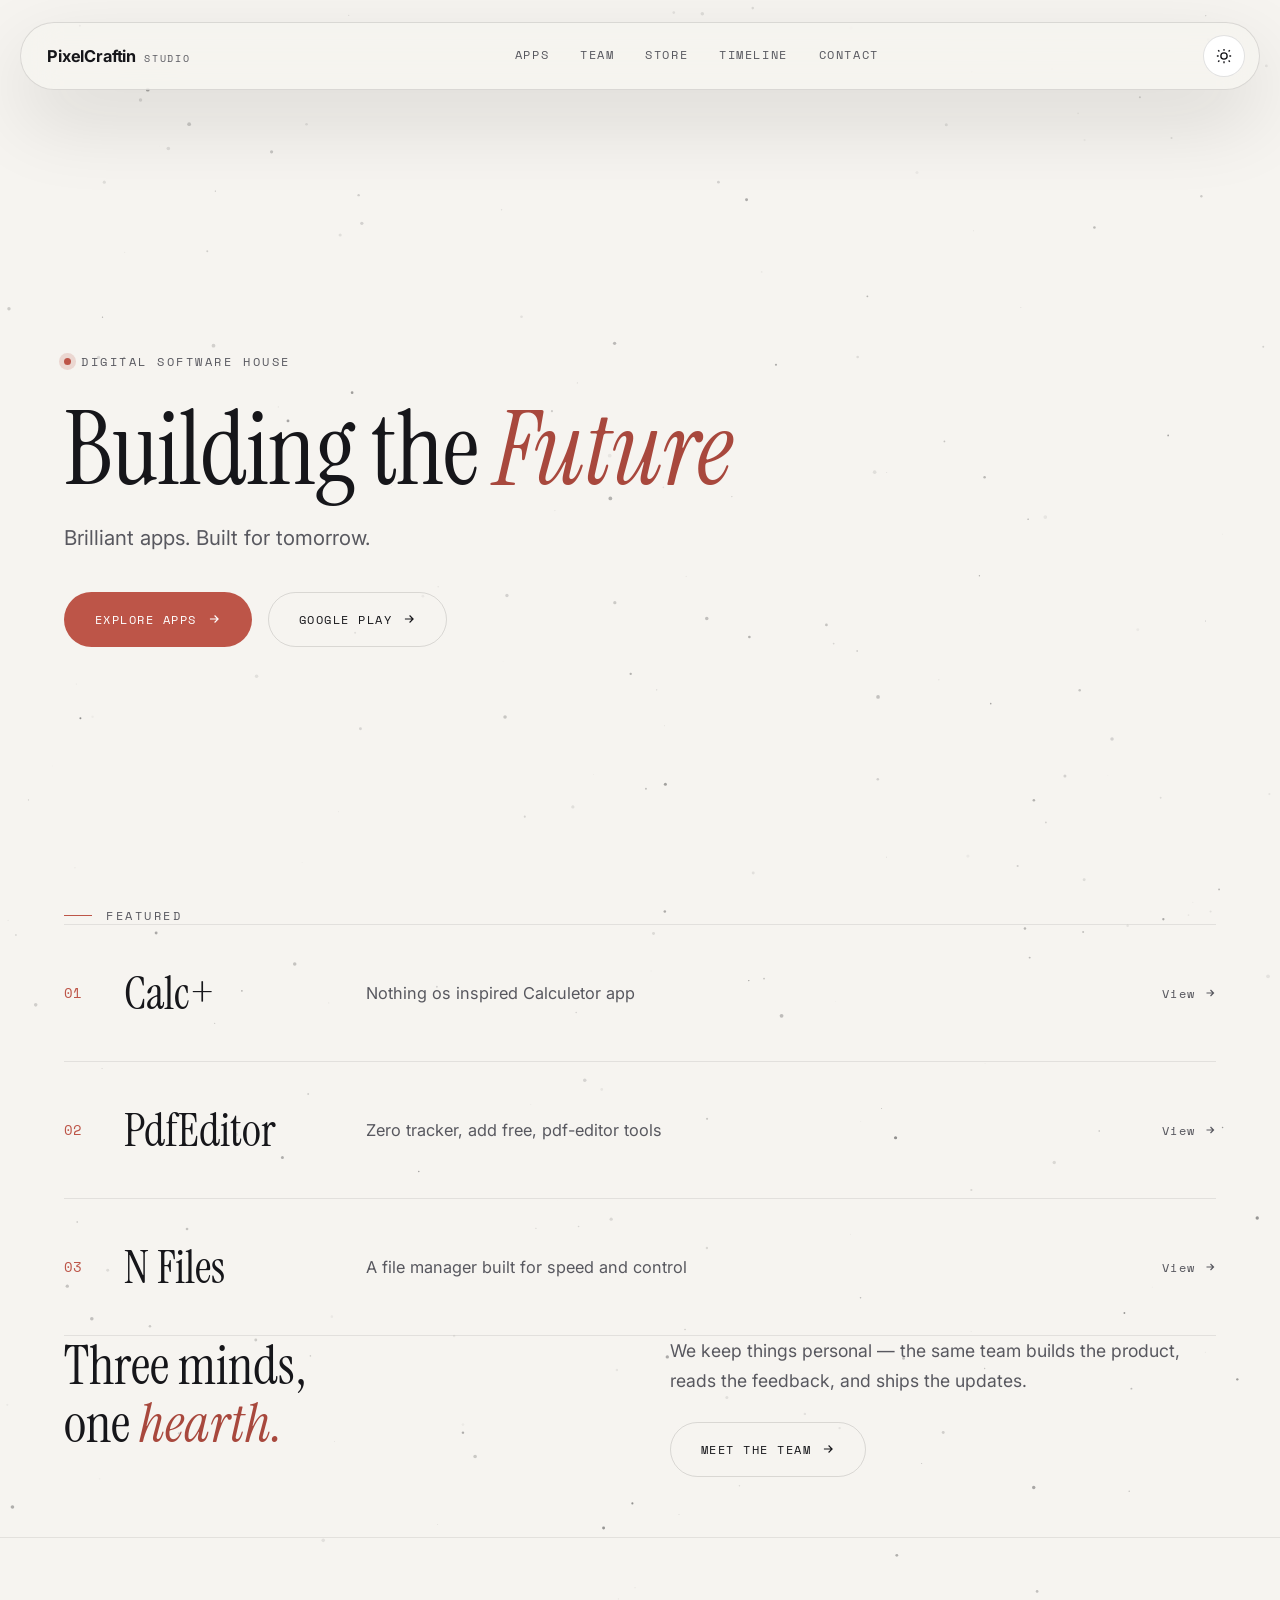
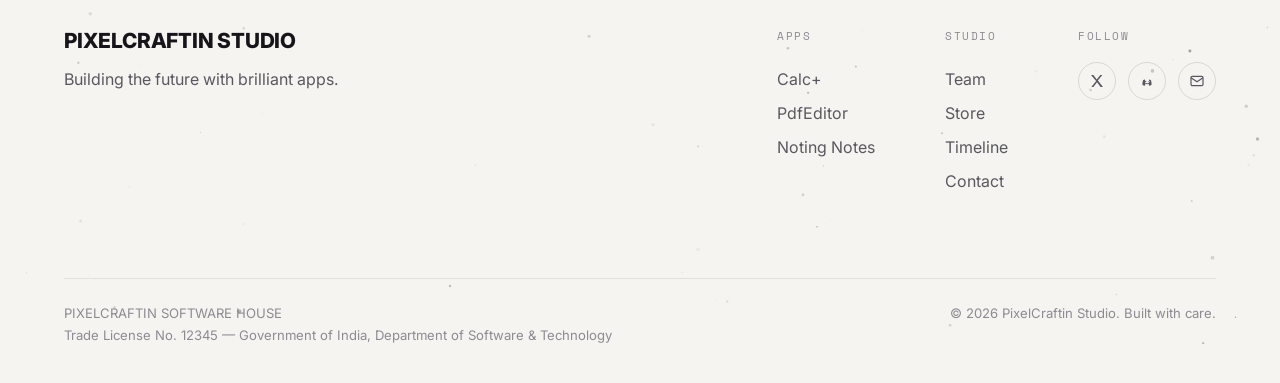
==== commit 3cba943b: "Update index.html" ====
--- a/index.html
+++ b/index.html
@@ -120,7 +120,7 @@
         <div class="footer-col">
           <span class="h">Follow</span>
           <div class="footer-social">
-            <a href="https://twitter.com/AliFakhruddin13" target="_blank" rel="noopener" aria-label="X / Twitter"><svg viewBox="0 0 24 24" fill="currentColor"><path d="M3 3h3.6l5 6.6L17 3h3l-6.7 8.4L21 21h-3.6l-5.4-7.1L6.6 21H3.5l7.2-9.1L3 3Z"/></svg></a>
+            <a href="https://twitter.com/CraftinPixel" target="_blank" rel="noopener" aria-label="X / Twitter"><svg viewBox="0 0 24 24" fill="currentColor"><path d="M3 3h3.6l5 6.6L17 3h3l-6.7 8.4L21 21h-3.6l-5.4-7.1L6.6 21H3.5l7.2-9.1L3 3Z"/></svg></a>
             <a href="#" aria-label="Discord"><svg viewBox="0 0 24 24" fill="currentColor"><path d="M8.5 15.5c1.2.9 2.4 1.4 3.5 1.4s2.3-.5 3.5-1.4M15 9.6c1 .1 2 .5 3 1.2.6 2 1 4.4.9 6.7-1.2.9-2.4 1.4-3.6 1.6l-.6-1.1M9 9.6c-1 .1-2 .5-3 1.2-.6 2-1 4.4-.9 6.7 1.2.9 2.4 1.4 3.6 1.6l.6-1.1M9 12.6c0 .6.5 1.1 1 1.1s1-.5 1-1.1-.5-1.1-1-1.1-1 .5-1 1.1Zm5 0c0 .6.4 1.1 1 1.1.5 0 1-.5 1-1.1s-.5-1.1-1-1.1c-.6 0-1 .5-1 1.1Z"/></svg></a>
             <a href="mailto:pixelcraftinstudio@gmail.com" aria-label="Email"><svg viewBox="0 0 24 24" fill="none" stroke="currentColor" stroke-width="1.8"><rect x="3" y="5" width="18" height="14" rx="2"/><path d="m3 7 9 6 9-6"/></svg></a>
           </div>
